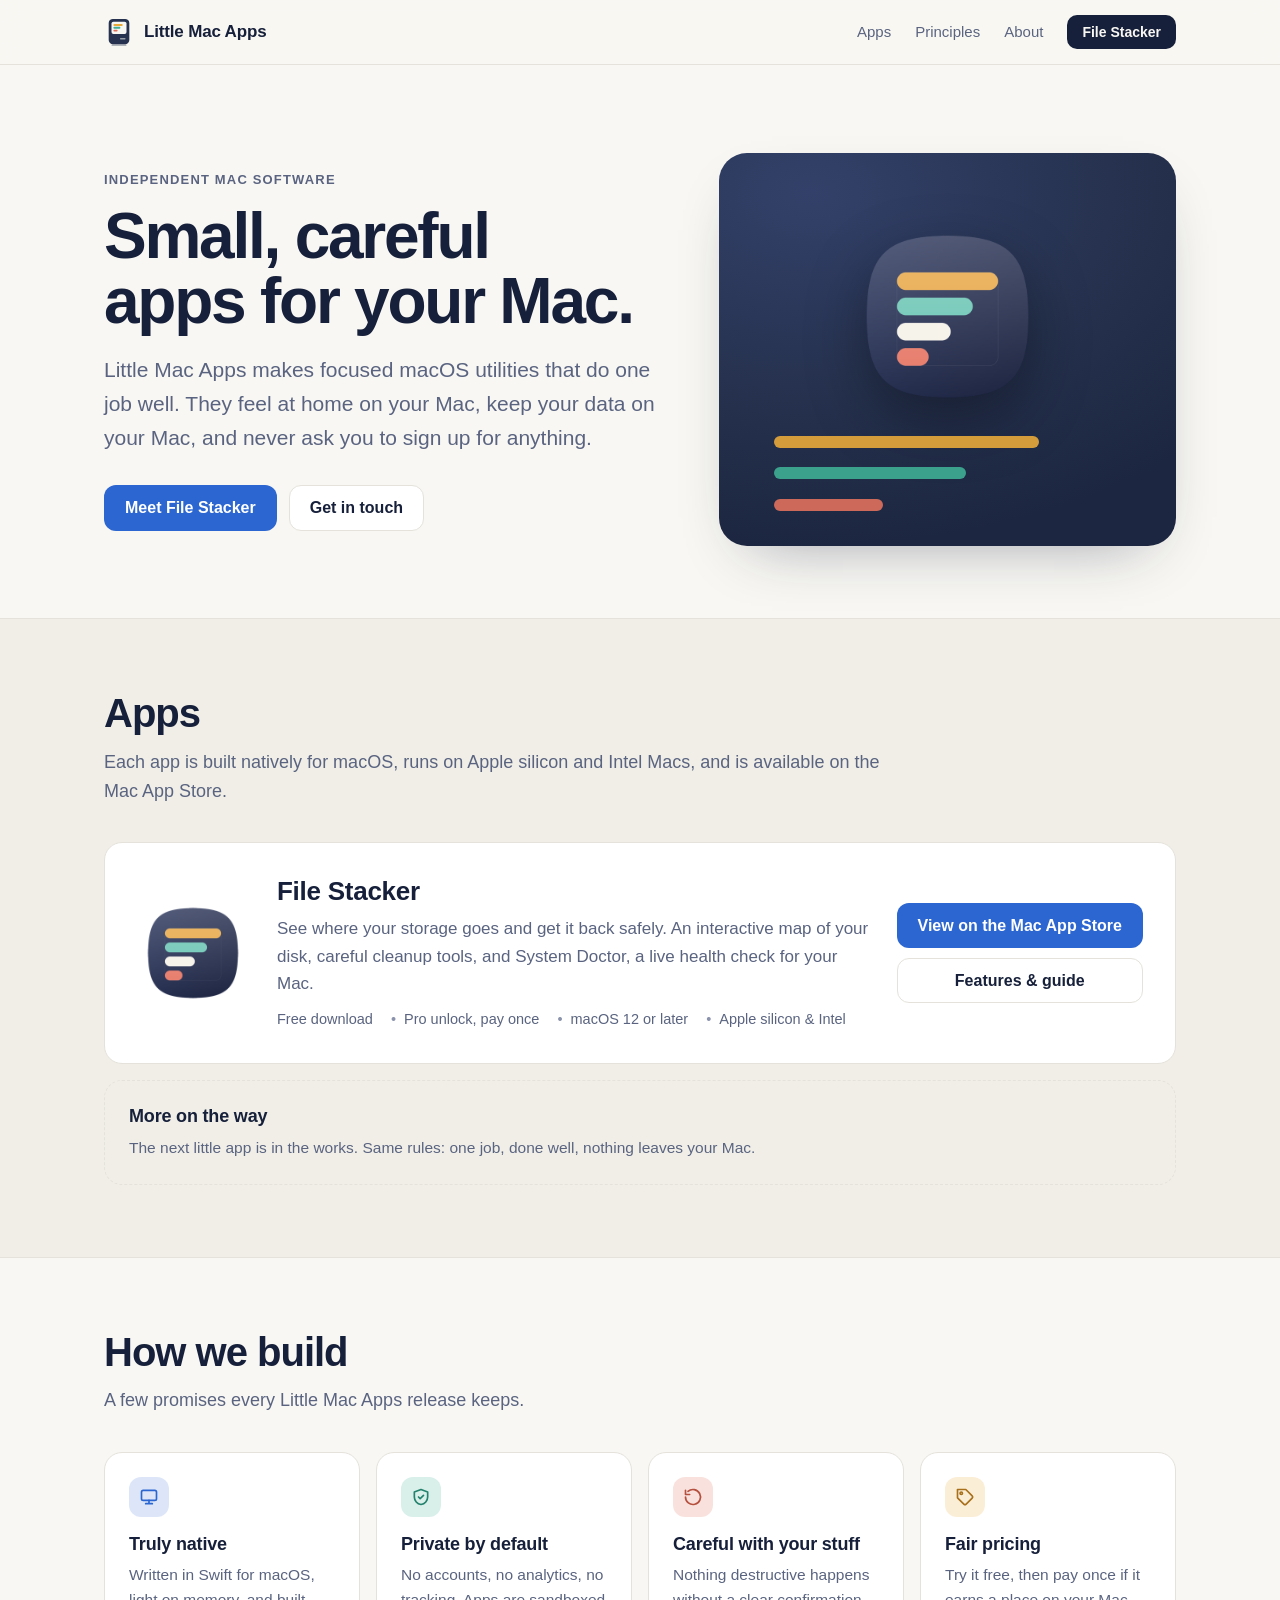
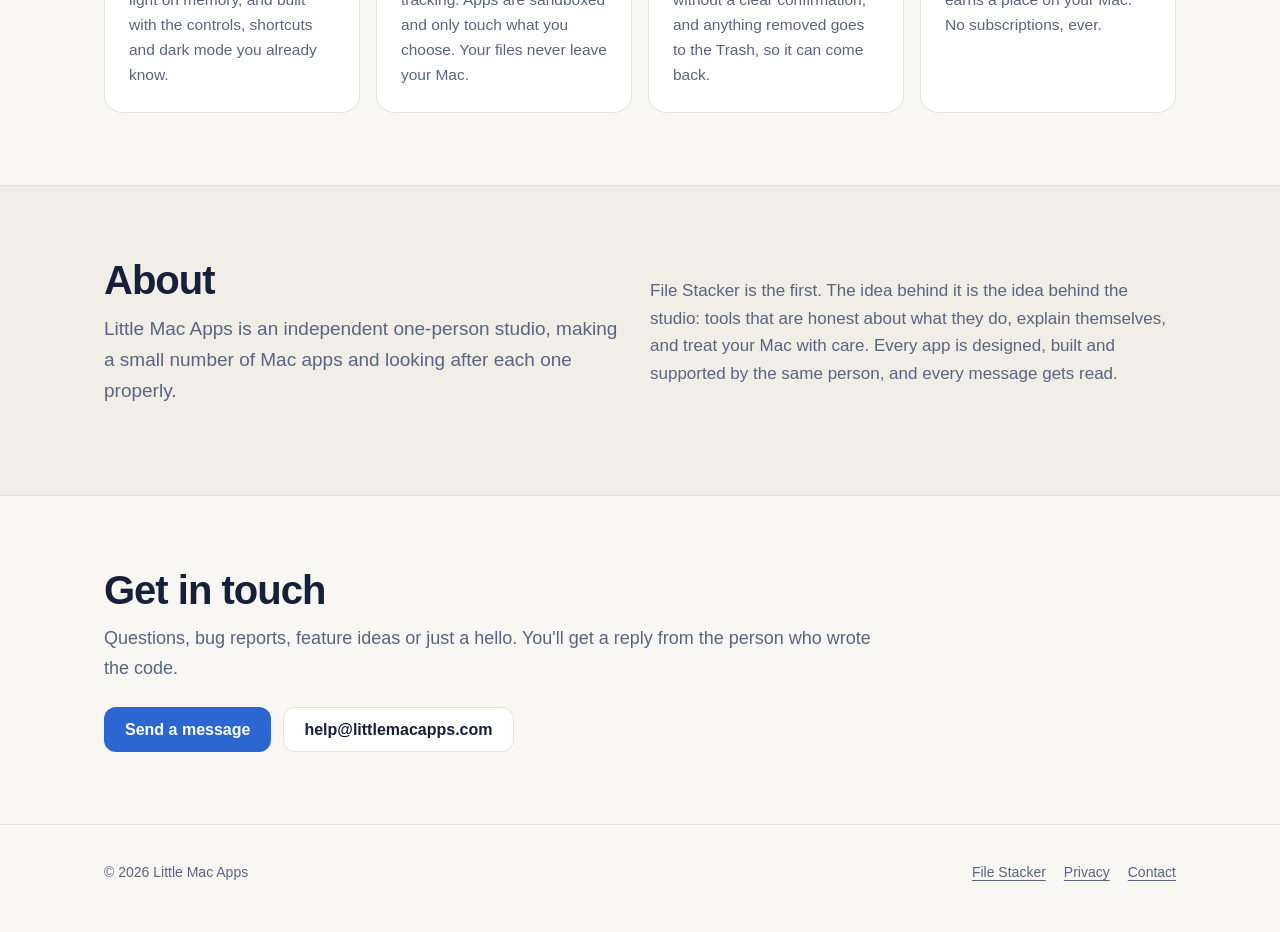
==== index.html @ 44e08834 "Little Mac Apps website" ====
<!doctype html>
<html lang="en">
<head>
<meta charset="utf-8">
<meta name="viewport" content="width=device-width, initial-scale=1">
<title>Little Mac Apps — small, careful apps for your Mac</title>
<meta name="description" content="Little Mac Apps makes focused macOS utilities that do one job well, respect your privacy and never need an account. Meet File Stacker, the storage analyzer for Mac.">
<link rel="canonical" href="https://littlemacapps.com/">
<meta property="og:type" content="website">
<meta property="og:url" content="https://littlemacapps.com/">
<meta property="og:title" content="Little Mac Apps">
<meta property="og:description" content="Small, careful apps for your Mac. No accounts, no tracking, no subscriptions.">
<meta property="og:image" content="https://littlemacapps.com/assets/filestacker-512.png">
<link rel="icon" href="assets/logo.svg" type="image/svg+xml">
<link rel="apple-touch-icon" href="assets/filestacker-256.png">
<link rel="stylesheet" href="assets/style.css">
</head>
<body>
<a class="skip" href="#main">Skip to content</a>
<header class="site-header"><div class="wrap">
  <a class="brand" href="./"><img src="assets/logo.svg" alt="">Little Mac Apps</a>
  <nav class="nav" aria-label="Main">
    <a href="#apps">Apps</a>
    <a class="hide-sm" href="#principles">Principles</a>
    <a class="hide-sm" href="#about">About</a>
    <a class="btn btn-dark btn-sm" href="filestacker/">File Stacker</a>
  </nav>
</div></header>

<main id="main">
  <div class="wrap">
    <div class="hero">
      <div>
        <p class="eyebrow">Independent Mac software</p>
        <h1>Small, careful apps for your Mac.</h1>
        <p class="lead">Little Mac Apps makes focused macOS utilities that do one job well. They feel at home on your Mac, keep your data on your Mac, and never ask you to sign up for anything.</p>
        <div class="cta">
          <a class="btn btn-primary" href="filestacker/">Meet File Stacker</a>
          <a class="btn btn-ghost" href="#contact">Get in touch</a>
        </div>
      </div>
      <div class="stage" role="img" aria-label="The File Stacker app icon">
        <img class="icon" src="assets/filestacker-512.png" alt="">
        <span class="bar b1"></span><span class="bar b2"></span><span class="bar b3"></span>
      </div>
    </div>
  </div>

  <section id="apps" class="band">
    <div class="wrap">
      <div class="head">
        <h2>Apps</h2>
        <p>Each app is built natively for macOS, runs on Apple silicon and Intel Macs, and is available on the Mac App Store.</p>
      </div>
      <div class="card app-card">
        <img src="assets/filestacker-256.png" alt="File Stacker app icon" width="112" height="112">
        <div>
          <h3 style="font-size:26px">File Stacker</h3>
          <p style="font-size:17px">See where your storage goes and get it back safely. An interactive map of your disk, careful cleanup tools, and System Doctor, a live health check for your Mac.</p>
          <ul class="facts">
            <li>Free download</li><li>Pro unlock, pay once</li><li>macOS 12 or later</li><li>Apple silicon &amp; Intel</li>
          </ul>
        </div>
        <div class="actions">
          <a class="btn btn-primary" href="https://apps.apple.com/app/id6816327919">View on the Mac App Store</a>
          <a class="btn btn-ghost" href="filestacker/">Features &amp; guide</a>
        </div>
      </div>
      <div class="card soon" style="margin-top:16px">
        <h3>More on the way</h3>
        <p>The next little app is in the works. Same rules: one job, done well, nothing leaves your Mac.</p>
      </div>
    </div>
  </section>

  <section id="principles">
    <div class="wrap">
      <div class="head">
        <h2>How we build</h2>
        <p>A few promises every Little Mac Apps release keeps.</p>
      </div>
      <div class="grid">
        <div class="card">
          <div class="chip c-blue" aria-hidden="true"><svg viewBox="0 0 24 24" fill="none" stroke="currentColor" stroke-width="2" stroke-linecap="round" stroke-linejoin="round"><rect x="3" y="4" width="18" height="12" rx="2"/><path d="M8 20h8M12 16v4"/></svg></div>
          <h3>Truly native</h3>
          <p>Written in Swift for macOS, light on memory, and built with the controls, shortcuts and dark mode you already know.</p>
        </div>
        <div class="card">
          <div class="chip c-mint" aria-hidden="true"><svg viewBox="0 0 24 24" fill="none" stroke="currentColor" stroke-width="2" stroke-linecap="round" stroke-linejoin="round"><path d="M12 3l8 3v6c0 4.5-3.4 8.3-8 9-4.6-.7-8-4.5-8-9V6l8-3z"/><path d="M9 12l2 2 4-4"/></svg></div>
          <h3>Private by default</h3>
          <p>No accounts, no analytics, no tracking. Apps are sandboxed and only touch what you choose. Your files never leave your Mac.</p>
        </div>
        <div class="card">
          <div class="chip c-coral" aria-hidden="true"><svg viewBox="0 0 24 24" fill="none" stroke="currentColor" stroke-width="2" stroke-linecap="round" stroke-linejoin="round"><path d="M3 12a9 9 0 1 0 3-6.7"/><path d="M3 4v5h5"/></svg></div>
          <h3>Careful with your stuff</h3>
          <p>Nothing destructive happens without a clear confirmation, and anything removed goes to the Trash, so it can come back.</p>
        </div>
        <div class="card">
          <div class="chip c-amber" aria-hidden="true"><svg viewBox="0 0 24 24" fill="none" stroke="currentColor" stroke-width="2" stroke-linecap="round" stroke-linejoin="round"><path d="M20.6 13.4l-7.2 7.2a2 2 0 0 1-2.8 0L3 13V3h10l7.6 7.6a2 2 0 0 1 0 2.8z"/><circle cx="7.5" cy="7.5" r="1.5"/></svg></div>
          <h3>Fair pricing</h3>
          <p>Try it free, then pay once if it earns a place on your Mac. No subscriptions, ever.</p>
        </div>
      </div>
    </div>
  </section>

  <section id="about" class="band">
    <div class="wrap grid-2" style="align-items:center">
      <div>
        <h2>About</h2>
        <p class="lead" style="font-size:19px">Little Mac Apps is an independent one-person studio, making a small number of Mac apps and looking after each one properly.</p>
      </div>
      <div>
        <p class="muted">File Stacker is the first. The idea behind it is the idea behind the studio: tools that are honest about what they do, explain themselves, and treat your Mac with care. Every app is designed, built and supported by the same person, and every message gets read.</p>
      </div>
    </div>
  </section>

  <section id="contact">
    <div class="wrap">
      <div class="head" style="margin-bottom:24px">
        <h2>Get in touch</h2>
        <p>Questions, bug reports, feature ideas or just a hello. You'll get a reply from the person who wrote the code.</p>
      </div>
      <div class="cta" style="margin-top:0">
        <a class="btn btn-primary" href="contact/">Send a message</a>
        <a class="btn btn-ghost" href="mailto:help@littlemacapps.com">help@littlemacapps.com</a>
      </div>
    </div>
  </section>
</main>

<footer class="site-footer"><div class="wrap">
  <span>© 2026 Little Mac Apps</span>
  <nav aria-label="Footer">
    <a href="filestacker/">File Stacker</a>
    <a href="filestacker/privacy.html">Privacy</a>
    <a href="contact/">Contact</a>
  </nav>
</div></footer>
</body>
</html>
---- assets/style.css ----
/* Little Mac Apps — one stylesheet for the whole site. Palette from the File Stacker icon. */
:root {
  color-scheme: light dark;
  --ink: #17203a; --muted: #5a6480; --faint: #8a93ab;
  --paper: #f8f7f3; --card: #ffffff; --line: #e4e2da; --soft: #f0eee7;
  --navy: #26324f; --amber: #e9a93a; --mint: #3fae95; --coral: #e0705c; --lilac: #9c8fc2;
  --accent: #2c66d0; --accent-ink: #ffffff; --good: #2b8a66;
  --radius: 18px; --shadow: 0 24px 60px -32px rgba(23, 32, 58, 0.45);
}
@media (prefers-color-scheme: dark) {
  :root:not([data-theme="light"]) {
    --ink: #edf0f7; --muted: #a8b0c6; --faint: #7d86a0;
    --paper: #10141f; --card: #171d2c; --line: #2a3247; --soft: #1c2335;
    --accent: #7ea8f5; --accent-ink: #0c1322; --good: #6fd1ad;
    --shadow: 0 24px 60px -30px rgba(0, 0, 0, 0.8);
  }
}
* { box-sizing: border-box; }
html { scroll-behavior: smooth; scroll-padding-top: 84px; -webkit-text-size-adjust: 100%; }
body { margin: 0; background: var(--paper); color: var(--ink); font: 17px/1.62 -apple-system, BlinkMacSystemFont, "SF Pro Text", "Segoe UI", Inter, sans-serif; -webkit-font-smoothing: antialiased; }
a { color: var(--accent); text-underline-offset: 3px; }
a:focus-visible, button:focus-visible, summary:focus-visible { outline: 3px solid var(--accent); outline-offset: 3px; border-radius: 6px; }
img { max-width: 100%; height: auto; }
.wrap { width: 100%; max-width: 1120px; margin: 0 auto; padding: 0 24px; }
.skip { position: absolute; left: -999px; top: 8px; background: var(--card); padding: 8px 12px; border-radius: 8px; }
.skip:focus { left: 8px; z-index: 50; }
kbd { font: 600 13px/1 ui-monospace, SFMono-Regular, Menlo, monospace; background: var(--soft); border: 1px solid var(--line); border-bottom-width: 2px; border-radius: 6px; padding: 2px 6px; white-space: nowrap; }
.ui { font-weight: 600; }
code { font: 14px ui-monospace, SFMono-Regular, Menlo, monospace; overflow-wrap: anywhere; word-break: break-all; }

/* Header */
.site-header { position: sticky; top: 0; z-index: 20; background: color-mix(in srgb, var(--paper) 86%, transparent); -webkit-backdrop-filter: saturate(1.6) blur(14px); backdrop-filter: saturate(1.6) blur(14px); border-bottom: 1px solid var(--line); }
.site-header .wrap { display: flex; align-items: center; justify-content: space-between; gap: 16px; height: 64px; }
.brand { display: inline-flex; align-items: center; gap: 10px; color: var(--ink); text-decoration: none; font-weight: 700; letter-spacing: -0.01em; white-space: nowrap; }
.brand img { width: 30px; height: 30px; }
.nav { display: flex; align-items: center; gap: 24px; font-size: 15px; }
.nav a { color: var(--muted); text-decoration: none; }
.nav a:hover, .nav a[aria-current="page"] { color: var(--ink); }
.nav a.btn-primary { color: var(--accent-ink); } .nav a.btn-dark { color: var(--paper); } /* buttons keep their own ink */
@media (max-width: 760px) { .nav .hide-sm { display: none; } .nav { gap: 14px; } }

/* Buttons */
.btn { display: inline-flex; align-items: center; justify-content: center; gap: 8px; padding: 12px 20px; border-radius: 12px; font-weight: 600; font-size: 16px; line-height: 1.2; text-decoration: none; border: 1px solid transparent; transition: transform .12s ease, filter .12s ease; }
.btn:hover { filter: brightness(1.07); transform: translateY(-1px); }
.btn-primary { background: var(--accent); color: var(--accent-ink); }
.btn-dark { background: var(--ink); color: var(--paper); }
.btn-ghost { background: var(--card); color: var(--ink); border-color: var(--line); }
.btn-sm { padding: 8px 14px; font-size: 14px; border-radius: 10px; }
.btn svg { width: 18px; height: 18px; flex: none; }
.note { display: block; color: var(--faint); font-size: 14px; margin-top: 10px; }

/* Type */
.eyebrow { margin: 0 0 14px; color: var(--muted); font-size: 13px; font-weight: 700; letter-spacing: .09em; text-transform: uppercase; }
h1 { margin: 0 0 18px; font-size: clamp(38px, 6vw, 64px); line-height: 1.03; letter-spacing: -0.035em; text-wrap: balance; }
h2 { margin: 0 0 12px; font-size: clamp(28px, 3.6vw, 40px); line-height: 1.12; letter-spacing: -0.025em; text-wrap: balance; }
h3 { margin: 0 0 6px; font-size: 18px; line-height: 1.3; letter-spacing: -0.01em; }
p { margin: 0 0 16px; }
.lead { font-size: clamp(18px, 2vw, 21px); color: var(--muted); max-width: 36em; }
.muted { color: var(--muted); }

/* Sections */
section { padding: 72px 0; }
.band { background: var(--soft); border-top: 1px solid var(--line); border-bottom: 1px solid var(--line); }
.head { max-width: 46em; margin-bottom: 36px; }
.head p { color: var(--muted); font-size: 18px; }
.grid { display: grid; gap: 16px; grid-template-columns: repeat(auto-fill, minmax(250px, 1fr)); }
.grid-2 { display: grid; gap: 20px; grid-template-columns: repeat(2, minmax(0, 1fr)); }
@media (max-width: 760px) { .grid-2 { grid-template-columns: 1fr; } section { padding: 56px 0; } }
.card { background: var(--card); border: 1px solid var(--line); border-radius: var(--radius); padding: 24px; }
.card p { color: var(--muted); font-size: 15.5px; margin: 0; }
.chip { width: 40px; height: 40px; border-radius: 12px; display: grid; place-items: center; margin-bottom: 16px; }
.chip svg { width: 20px; height: 20px; }
.c-amber { background: color-mix(in srgb, var(--amber) 20%, transparent); color: #a8701a; }
.c-mint { background: color-mix(in srgb, var(--mint) 20%, transparent); color: #23826c; }
.c-coral { background: color-mix(in srgb, var(--coral) 20%, transparent); color: #b5503e; }
.c-blue { background: color-mix(in srgb, var(--accent) 16%, transparent); color: var(--accent); }
.c-lilac { background: color-mix(in srgb, var(--lilac) 22%, transparent); color: #6b5ca0; }
@media (prefers-color-scheme: dark) { :root:not([data-theme="light"]) .c-amber { color: var(--amber); } :root:not([data-theme="light"]) .c-mint { color: var(--mint); } :root:not([data-theme="light"]) .c-coral { color: var(--coral); } :root:not([data-theme="light"]) .c-lilac { color: var(--lilac); } }
.tag { display: inline-block; vertical-align: 2px; margin-left: 6px; padding: 1px 7px; border-radius: 99px; font-size: 11px; font-weight: 700; letter-spacing: .04em; background: var(--accent); color: var(--accent-ink); }
.tag.free { background: var(--good); }

/* Home hero */
.hero { display: grid; grid-template-columns: 1.1fr 0.9fr; align-items: center; gap: 56px; padding: 88px 0 72px; }
@media (max-width: 900px) { .hero { grid-template-columns: 1fr; padding: 48px 0; gap: 36px; } }
.cta { display: flex; flex-wrap: wrap; gap: 12px; margin-top: 30px; }
.stage { position: relative; aspect-ratio: 1 / 0.86; border-radius: 28px; background: radial-gradient(120% 90% at 20% 10%, #33416a 0%, var(--navy) 55%, #1c2640 100%); box-shadow: var(--shadow); overflow: hidden; }
.stage .icon { position: absolute; width: 44%; left: 28%; top: 16%; filter: drop-shadow(0 22px 30px rgba(0,0,0,.35)); }
.stage .bar { position: absolute; height: 12px; border-radius: 99px; left: 12%; }
.stage .b1 { background: var(--amber); width: 58%; bottom: 25%; opacity: .9; }
.stage .b2 { background: var(--mint); width: 42%; bottom: 17%; opacity: .9; }
.stage .b3 { background: var(--coral); width: 24%; bottom: 9%; opacity: .9; }

/* App card (home) */
.app-card { display: grid; grid-template-columns: auto 1fr auto; gap: 28px; align-items: center; padding: 32px; }
.app-card img { width: 112px; height: 112px; }
.app-card .actions { display: flex; flex-direction: column; gap: 10px; align-items: stretch; }
@media (max-width: 760px) { .app-card { grid-template-columns: 1fr; text-align: left; } .app-card .actions { flex-direction: row; flex-wrap: wrap; } }
.soon { border-style: dashed; background: transparent; }
.facts { display: flex; flex-wrap: wrap; gap: 8px 18px; margin: 10px 0 0; padding: 0; list-style: none; color: var(--muted); font-size: 14.5px; }
.facts li::before { content: "•"; margin-right: 8px; color: var(--faint); }
.facts li:first-child::before { content: none; }

/* Product hero */
.p-hero { display: grid; grid-template-columns: 1fr 1fr; gap: 56px; align-items: center; padding: 72px 0 56px; }
@media (max-width: 900px) { .p-hero { grid-template-columns: 1fr; padding: 40px 0; gap: 32px; } }
.p-hero .title { display: flex; align-items: center; gap: 16px; margin-bottom: 18px; }
.p-hero .title img { width: 72px; height: 72px; }
.p-hero .title h1 { margin: 0; font-size: clamp(36px, 5vw, 54px); }

/* Illustrations (drawn, not screenshots) */
.window { background: var(--navy); border-radius: 20px; padding: 12px; box-shadow: var(--shadow); }
.window .dots { display: flex; gap: 6px; padding: 2px 4px 12px; }
.window .dots i { width: 11px; height: 11px; border-radius: 50%; background: rgba(255,255,255,.22); }
.treemap { display: grid; grid-template-columns: 3fr 2fr 1.3fr; grid-template-rows: 1.6fr 1fr .8fr; gap: 6px; aspect-ratio: 4 / 3; }
.treemap div { border-radius: 8px; padding: 10px; color: #17203a; font: 600 12px/1.25 -apple-system, sans-serif; display: flex; flex-direction: column; justify-content: flex-end; }
.treemap small { font-weight: 500; opacity: .75; }
.t1 { grid-row: 1 / 3; background: var(--amber); } .t2 { grid-column: 2 / 4; background: var(--mint); } .t3 { background: #efe6d2; }
.t4 { background: var(--coral); } .t5 { background: #8fa3d6; } .t6 { grid-column: 2 / 4; background: #c9b8e8; }

.vitals { display: grid; grid-template-columns: 1fr 1fr; gap: 12px; }
.vital { background: var(--card); border: 1px solid var(--line); border-radius: 14px; padding: 16px; }
.vital .k { font-size: 12px; font-weight: 700; letter-spacing: .06em; text-transform: uppercase; color: var(--muted); }
.vital .v { font-size: 28px; font-weight: 700; letter-spacing: -.02em; font-variant-numeric: tabular-nums; }
.vital .s { font-size: 13px; color: var(--muted); }
.meter { display: flex; height: 6px; margin-top: 10px; border-radius: 99px; overflow: hidden; background: var(--line); }
.meter i { display: block; height: 100%; }
.verdict { grid-column: 1 / -1; display: flex; gap: 12px; align-items: flex-start; background: color-mix(in srgb, var(--good) 11%, var(--card)); border-color: color-mix(in srgb, var(--good) 35%, var(--line)); }
.verdict svg { width: 22px; height: 22px; color: var(--good); flex: none; margin-top: 2px; }

.split { display: grid; grid-template-columns: 1fr 1.15fr; gap: 48px; align-items: center; }
@media (max-width: 900px) { .split { grid-template-columns: 1fr; } }
.checks { list-style: none; padding: 0; margin: 18px 0 0; }
.checks li { position: relative; padding-left: 28px; margin-bottom: 10px; }
.checks li::before { content: ""; position: absolute; left: 2px; top: .45em; width: 14px; height: 8px; border-left: 2.5px solid var(--good); border-bottom: 2.5px solid var(--good); transform: rotate(-45deg); }

/* Pricing */
.plans { display: grid; grid-template-columns: 1fr 1fr; gap: 20px; max-width: 900px; }
@media (max-width: 760px) { .plans { grid-template-columns: 1fr; } }
.plan { display: flex; flex-direction: column; padding: 30px; }
.plan.pro { border: 2px solid var(--accent); }
.price { font-size: 46px; font-weight: 750; letter-spacing: -.03em; line-height: 1.1; margin: 8px 0 2px; }
.price small { font-size: 16px; font-weight: 500; color: var(--muted); letter-spacing: 0; }
.plan .checks { flex: 1; margin-bottom: 24px; }
.table { overflow-x: auto; max-width: 900px; margin-top: 28px; border: 1px solid var(--line); border-radius: var(--radius); background: var(--card); }
table { width: 100%; border-collapse: collapse; font-size: 15px; }
th, td { padding: 12px 16px; text-align: left; border-bottom: 1px solid var(--line); }
tr:last-child td { border-bottom: 0; }
th { font-size: 13px; color: var(--muted); text-transform: uppercase; letter-spacing: .05em; }
th + th, td + td { text-align: center; width: 92px; }
td.y { color: var(--good); font-weight: 700; } td.n { color: var(--faint); }

/* Guide */
.guide { display: grid; grid-template-columns: 240px 1fr; gap: 48px; align-items: start; }
.guide > *, .split > *, .grid-2 > * { min-width: 0; } /* long words must not widen grid columns on phones */
@media (max-width: 900px) { .guide { grid-template-columns: 1fr; } .toc { position: static !important; } }
.toc { position: sticky; top: 88px; font-size: 14.5px; }
.toc p { font-weight: 700; margin-bottom: 8px; }
.toc ol { margin: 0; padding-left: 20px; color: var(--muted); }
.toc li { margin-bottom: 6px; }
.toc a { color: var(--muted); text-decoration: none; }
.toc a:hover { color: var(--ink); }
.howto { display: grid; gap: 14px; }
.howto article { background: var(--card); border: 1px solid var(--line); border-radius: var(--radius); padding: 24px 26px; }
.howto h3 { font-size: 20px; margin-bottom: 4px; }
.howto .why { color: var(--muted); margin-bottom: 12px; }
.howto ol { margin: 0; padding-left: 22px; }
.howto li { margin-bottom: 8px; }
.howto .tip { margin: 14px 0 0; padding: 12px 14px; border-radius: 12px; background: var(--soft); font-size: 15px; color: var(--muted); }
.howto .tip b { color: var(--ink); }

/* Shortcuts */
.keys { display: grid; grid-template-columns: repeat(auto-fill, minmax(260px, 1fr)); gap: 10px 24px; max-width: 900px; }
.keys div { display: flex; justify-content: space-between; gap: 12px; padding: 10px 0; border-bottom: 1px solid var(--line); }

/* FAQ */
details { background: var(--card); border: 1px solid var(--line); border-radius: 14px; padding: 16px 20px; margin-bottom: 10px; max-width: 900px; }
summary { cursor: pointer; font-weight: 600; }
details p { color: var(--muted); margin: 10px 0 0; }

/* Plain pages */
.page { max-width: 780px; padding: 56px 24px 64px; }
.page h1 { font-size: clamp(34px, 5vw, 48px); }
.page h2 { font-size: 22px; margin-top: 36px; }
.page li { margin-bottom: 8px; }
.page table { margin: 12px 0 8px; font-size: 14.5px; }
.page th + th, .page td + td { text-align: left; width: auto; }
.meta { color: var(--faint); font-size: 14px; }

/* Footer */
.site-footer { border-top: 1px solid var(--line); padding: 36px 0 48px; color: var(--muted); font-size: 14px; }
.site-footer .wrap { display: flex; flex-wrap: wrap; justify-content: space-between; gap: 16px; }
.site-footer a { color: var(--muted); }
.site-footer nav { display: flex; flex-wrap: wrap; gap: 18px; }

.nav .btn { white-space: nowrap; }

/* Contact form */
.form { margin-top: 28px; display: grid; gap: 20px; max-width: 640px; }
.field { display: grid; gap: 6px; }
.field label { font-weight: 600; font-size: 15px; }
.field .req { color: var(--faint); font-weight: 500; font-size: 13px; margin-left: 6px; }
.field .hint { color: var(--faint); font-size: 14px; }
.field input, .field select, .field textarea { width: 100%; font: inherit; font-size: 16px; color: var(--ink); background: var(--card); border: 1px solid var(--line); border-radius: 12px; padding: 12px 14px; }
.field textarea { resize: vertical; min-height: 160px; line-height: 1.5; }
.field input:focus-visible, .field select:focus-visible, .field textarea:focus-visible { outline: 3px solid var(--accent); outline-offset: 1px; border-color: transparent; }
.form .btn { justify-self: start; cursor: pointer; }
.form .btn[disabled] { opacity: .6; cursor: progress; transform: none; }
.form-error { margin: 0; color: var(--coral); font-weight: 600; }
.form-done { margin-top: 28px; max-width: 640px; }
.form-done h3 { font-size: 20px; margin-bottom: 8px; }
.hp { position: absolute; left: -9999px; width: 1px; height: 1px; overflow: hidden; }
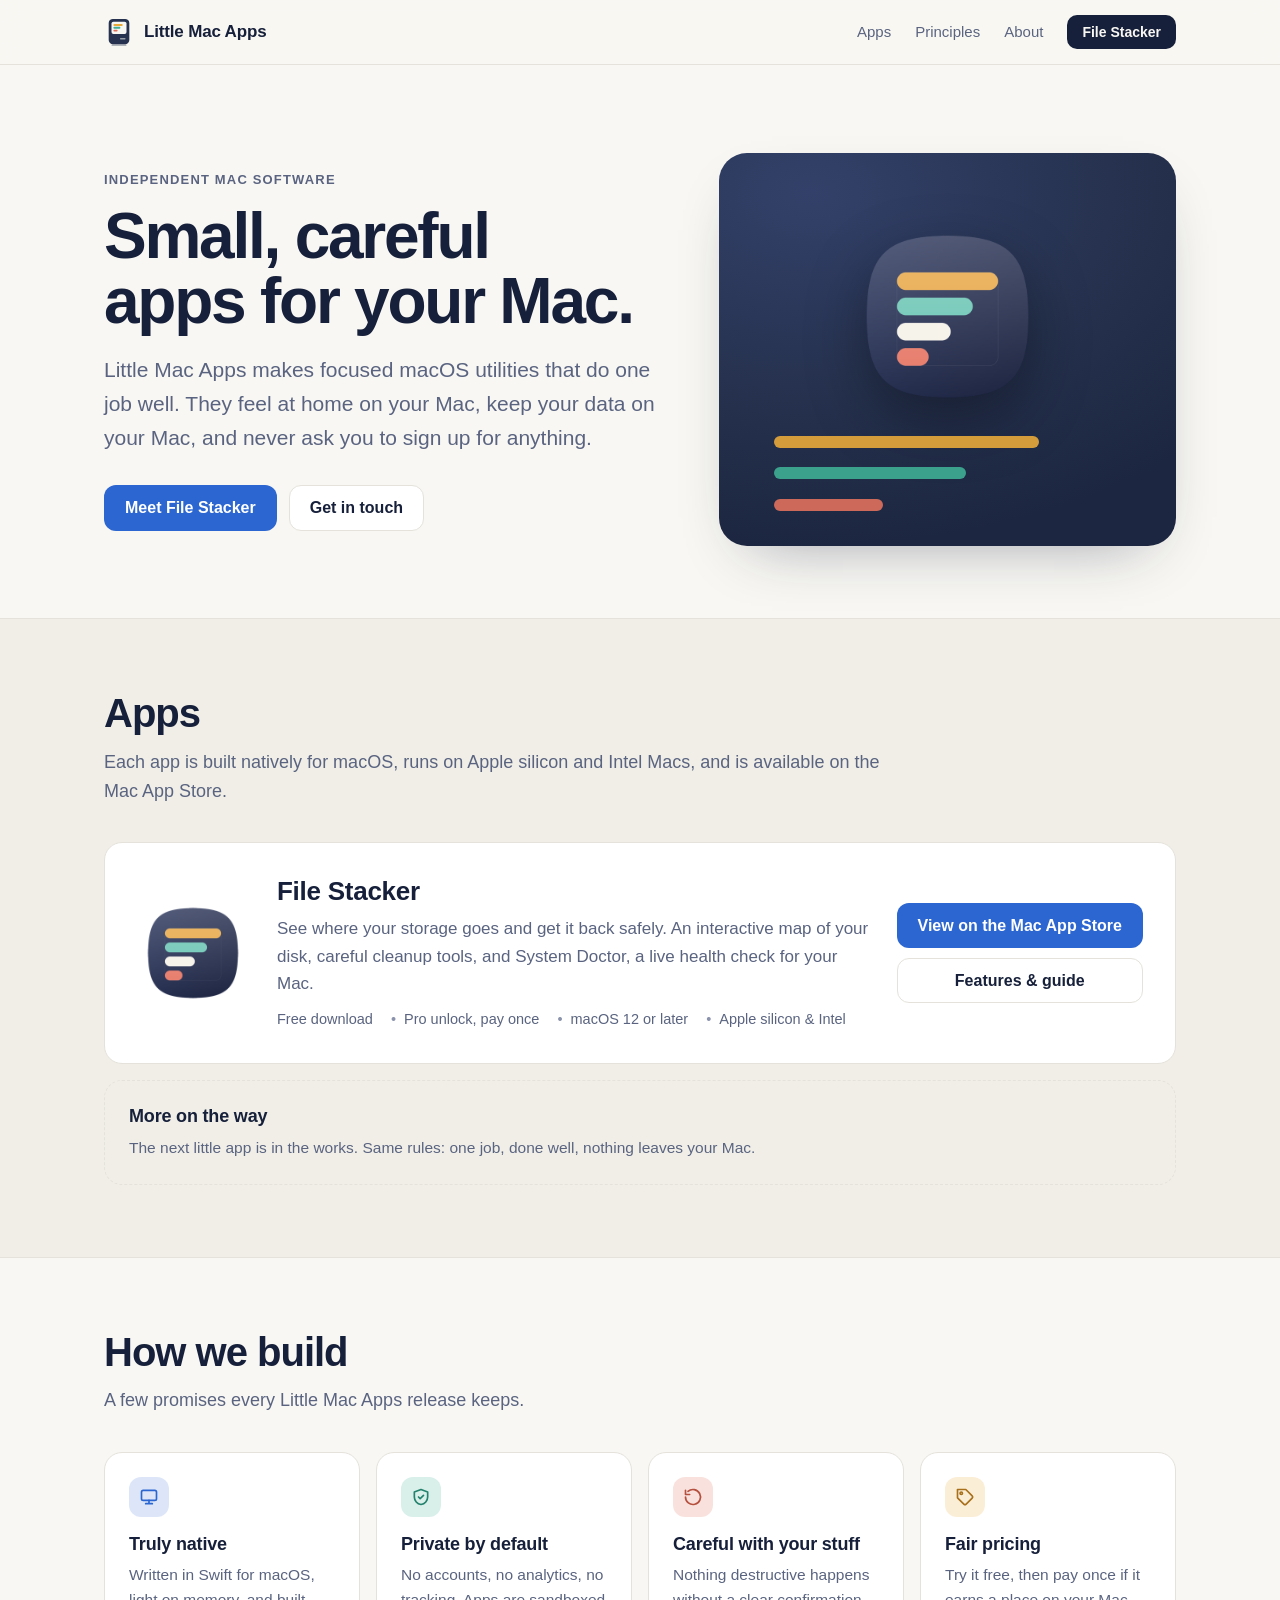
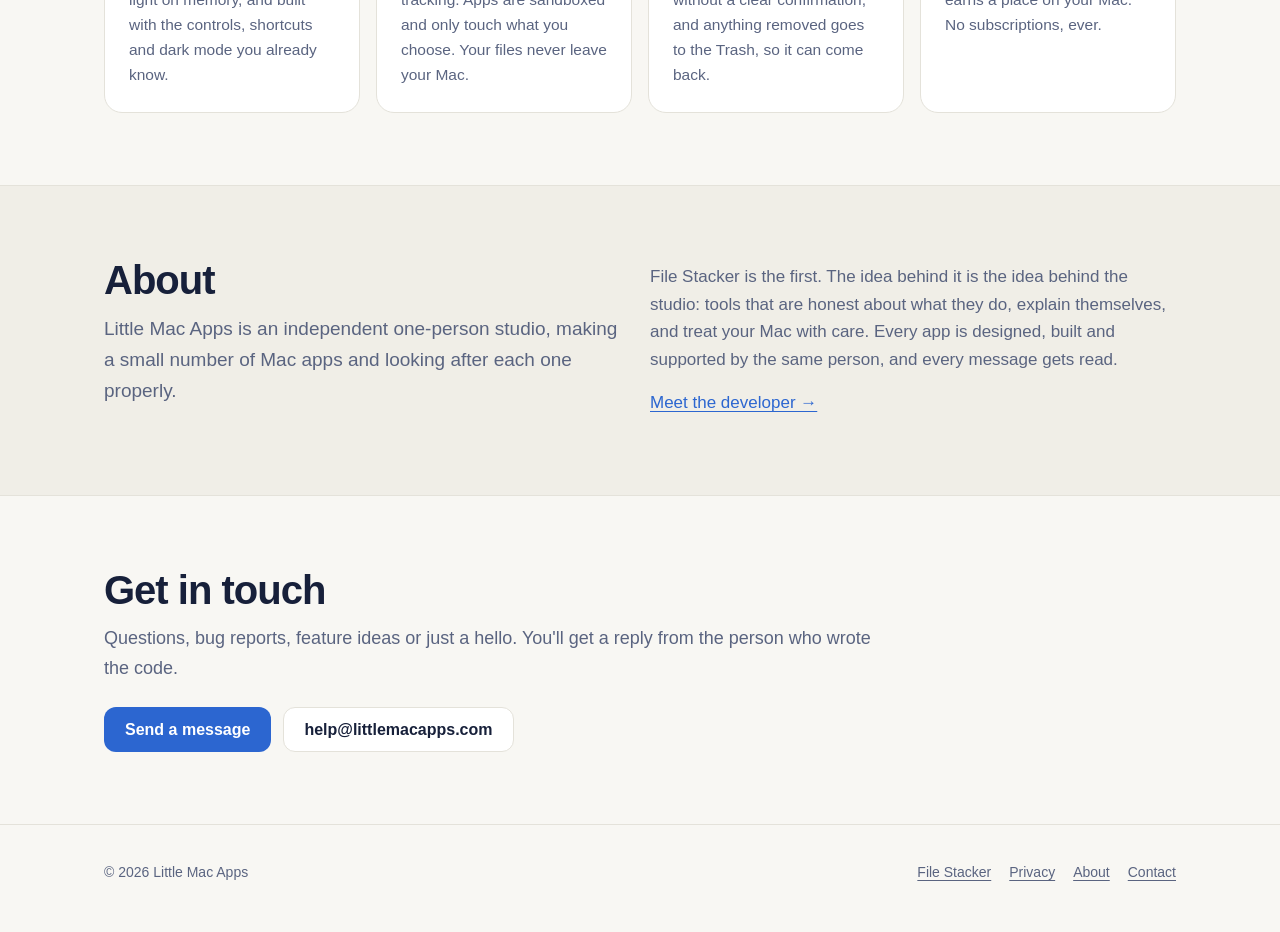
==== commit da470a9e: "Add About page" ====
--- a/index.html
+++ b/index.html
@@ -13,7 +13,7 @@
 <meta property="og:image" content="https://littlemacapps.com/assets/filestacker-512.png">
 <link rel="icon" href="assets/logo.svg" type="image/svg+xml">
 <link rel="apple-touch-icon" href="assets/filestacker-256.png">
-<link rel="stylesheet" href="assets/style.css">
+<link rel="stylesheet" href="assets/style.css?v=3">
 </head>
 <body>
 <a class="skip" href="#main">Skip to content</a>
@@ -22,7 +22,7 @@
   <nav class="nav" aria-label="Main">
     <a href="#apps">Apps</a>
     <a class="hide-sm" href="#principles">Principles</a>
-    <a class="hide-sm" href="#about">About</a>
+    <a class="hide-sm" href="about/">About</a>
     <a class="btn btn-dark btn-sm" href="filestacker/">File Stacker</a>
   </nav>
 </div></header>
@@ -112,6 +112,7 @@
       </div>
       <div>
         <p class="muted">File Stacker is the first. The idea behind it is the idea behind the studio: tools that are honest about what they do, explain themselves, and treat your Mac with care. Every app is designed, built and supported by the same person, and every message gets read.</p>
+        <p style="margin:14px 0 0"><a href="about/">Meet the developer →</a></p>
       </div>
     </div>
   </section>
@@ -135,6 +136,7 @@
   <nav aria-label="Footer">
     <a href="filestacker/">File Stacker</a>
     <a href="filestacker/privacy.html">Privacy</a>
+    <a href="about/">About</a>
     <a href="contact/">Contact</a>
   </nav>
 </div></footer>
--- a/assets/style.css
+++ b/assets/style.css
@@ -209,3 +209,14 @@
 .form-done { margin-top: 28px; max-width: 640px; }
 .form-done h3 { font-size: 20px; margin-bottom: 8px; }
 .hp { position: absolute; left: -9999px; width: 1px; height: 1px; overflow: hidden; }
+
+/* Make the hidden attribute win over display rules */
+[hidden] { display: none !important; }
+
+/* About page */
+.about { display: grid; grid-template-columns: 220px 1fr; gap: 40px; align-items: center; max-width: 900px; }
+.page:has(.about) { max-width: 980px; }
+.about-photo { width: 220px; height: 220px; border-radius: 50%; object-fit: cover; border: 1px solid var(--line); box-shadow: var(--shadow); }
+.about h1 { margin-top: 0; }
+.about .muted { margin-top: 0; }
+@media (max-width: 680px) { .about { grid-template-columns: 1fr; gap: 24px; } .about-photo { width: 160px; height: 160px; } }
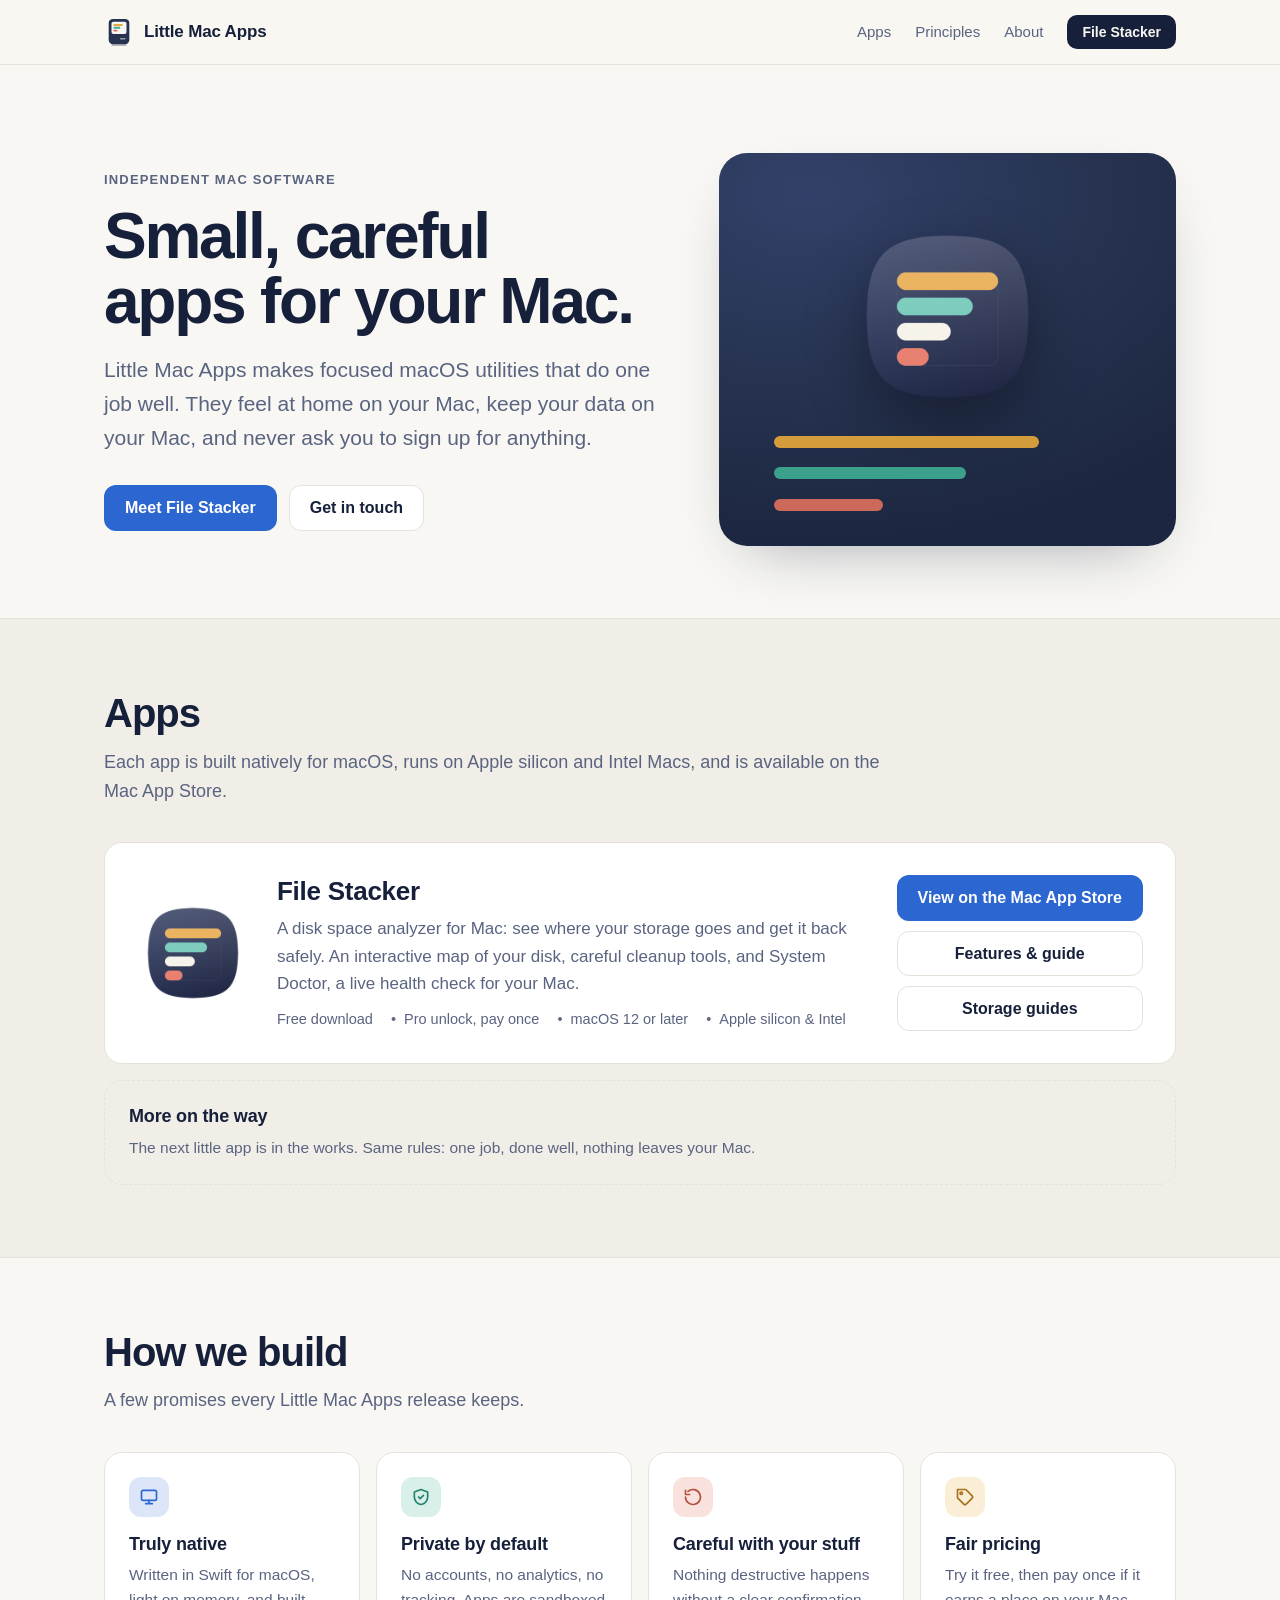
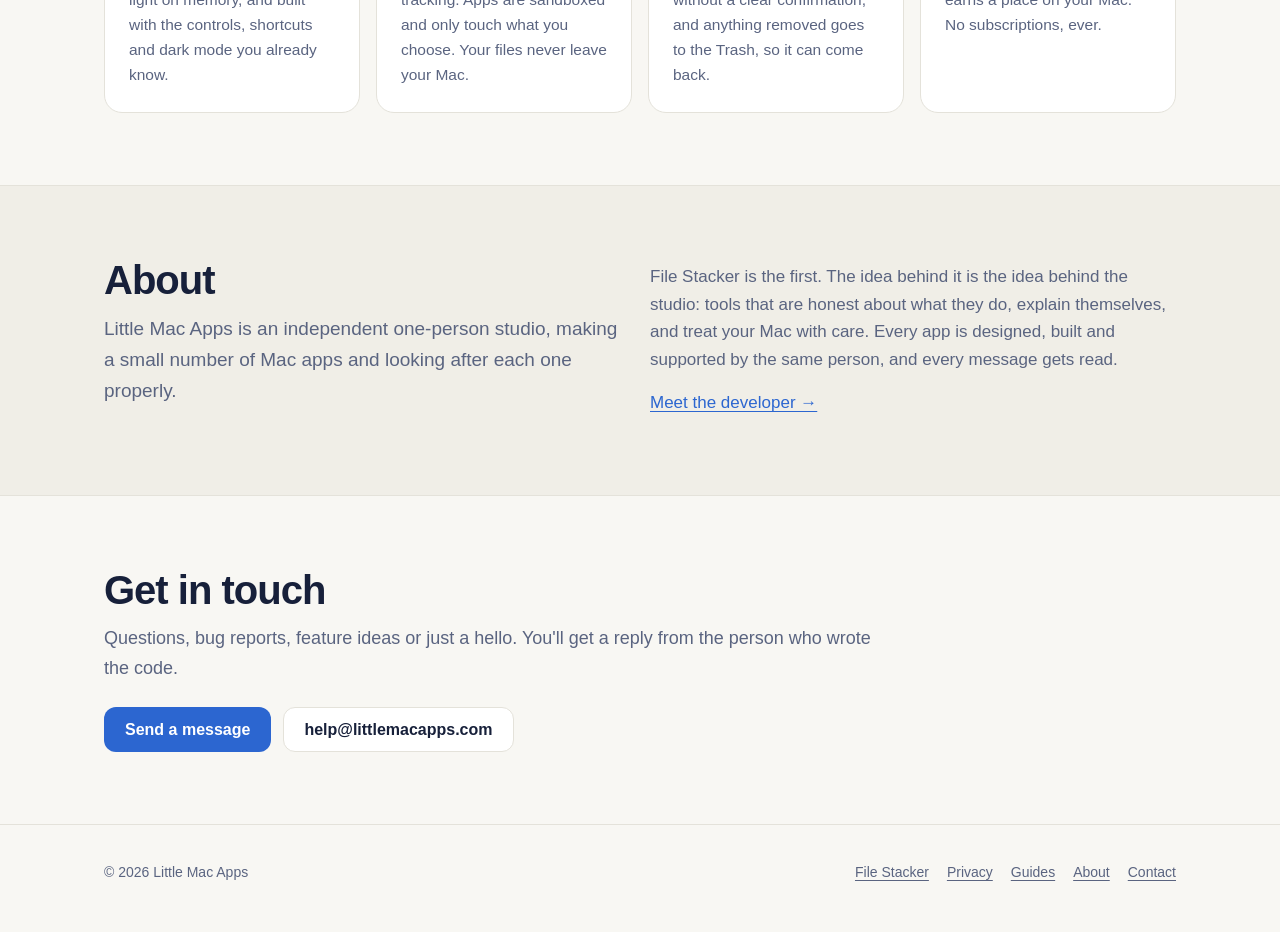
==== commit c41b82bc: "Improve SEO: titles, guides, sitemap, robots, structured data - New homepage and File Stacker titles" ====
--- a/index.html
+++ b/index.html
@@ -3,17 +3,40 @@
 <head>
 <meta charset="utf-8">
 <meta name="viewport" content="width=device-width, initial-scale=1">
-<title>Little Mac Apps — small, careful apps for your Mac</title>
-<meta name="description" content="Little Mac Apps makes focused macOS utilities that do one job well, respect your privacy and never need an account. Meet File Stacker, the storage analyzer for Mac.">
+<title>Little Mac Apps — Private, Native macOS Utilities</title>
+<meta name="description" content="Little Mac Apps makes private, native macOS utilities that do one job well and never need an account. Meet File Stacker, a disk space analyzer for Mac.">
 <link rel="canonical" href="https://littlemacapps.com/">
 <meta property="og:type" content="website">
 <meta property="og:url" content="https://littlemacapps.com/">
-<meta property="og:title" content="Little Mac Apps">
-<meta property="og:description" content="Small, careful apps for your Mac. No accounts, no tracking, no subscriptions.">
+<meta property="og:title" content="Little Mac Apps — Private, Native macOS Utilities">
+<meta property="og:description" content="Private, native macOS utilities. No accounts, no tracking, no subscriptions.">
+<meta property="og:site_name" content="Little Mac Apps">
 <meta property="og:image" content="https://littlemacapps.com/assets/filestacker-512.png">
 <link rel="icon" href="assets/logo.svg" type="image/svg+xml">
 <link rel="apple-touch-icon" href="assets/filestacker-256.png">
-<link rel="stylesheet" href="assets/style.css?v=3">
+<link rel="stylesheet" href="assets/style.css?v=5">
+<script type="application/ld+json">
+{
+  "@context": "https://schema.org",
+  "@graph": [
+    {
+      "@type": "Organization",
+      "@id": "https://littlemacapps.com/#organization",
+      "name": "Little Mac Apps",
+      "url": "https://littlemacapps.com/",
+      "logo": "https://littlemacapps.com/assets/logo.svg",
+      "email": "help@littlemacapps.com"
+    },
+    {
+      "@type": "WebSite",
+      "@id": "https://littlemacapps.com/#website",
+      "name": "Little Mac Apps",
+      "url": "https://littlemacapps.com/",
+      "publisher": { "@id": "https://littlemacapps.com/#organization" }
+    }
+  ]
+}
+</script>
 </head>
 <body>
 <a class="skip" href="#main">Skip to content</a>
@@ -53,10 +76,10 @@
         <p>Each app is built natively for macOS, runs on Apple silicon and Intel Macs, and is available on the Mac App Store.</p>
       </div>
       <div class="card app-card">
-        <img src="assets/filestacker-256.png" alt="File Stacker app icon" width="112" height="112">
+        <img src="assets/filestacker-256.png" alt="File Stacker app icon" width="112" height="112" loading="lazy" decoding="async">
         <div>
           <h3 style="font-size:26px">File Stacker</h3>
-          <p style="font-size:17px">See where your storage goes and get it back safely. An interactive map of your disk, careful cleanup tools, and System Doctor, a live health check for your Mac.</p>
+          <p style="font-size:17px">A disk space analyzer for Mac: see where your storage goes and get it back safely. An interactive map of your disk, careful cleanup tools, and System Doctor, a live health check for your Mac.</p>
           <ul class="facts">
             <li>Free download</li><li>Pro unlock, pay once</li><li>macOS 12 or later</li><li>Apple silicon &amp; Intel</li>
           </ul>
@@ -64,6 +87,7 @@
         <div class="actions">
           <a class="btn btn-primary" href="https://apps.apple.com/app/id6816327919">View on the Mac App Store</a>
           <a class="btn btn-ghost" href="filestacker/">Features &amp; guide</a>
+          <a class="btn btn-ghost" href="guides/">Storage guides</a>
         </div>
       </div>
       <div class="card soon" style="margin-top:16px">
@@ -136,6 +160,7 @@
   <nav aria-label="Footer">
     <a href="filestacker/">File Stacker</a>
     <a href="filestacker/privacy.html">Privacy</a>
+    <a href="guides/">Guides</a>
     <a href="about/">About</a>
     <a href="contact/">Contact</a>
   </nav>
--- a/assets/style.css
+++ b/assets/style.css
@@ -1,7 +1,7 @@
 /* Little Mac Apps — one stylesheet for the whole site. Palette from the File Stacker icon. */
 :root {
   color-scheme: light dark;
-  --ink: #17203a; --muted: #5a6480; --faint: #8a93ab;
+  --ink: #17203a; --muted: #5a6480; --faint: #626a83;
   --paper: #f8f7f3; --card: #ffffff; --line: #e4e2da; --soft: #f0eee7;
   --navy: #26324f; --amber: #e9a93a; --mint: #3fae95; --coral: #e0705c; --lilac: #9c8fc2;
   --accent: #2c66d0; --accent-ink: #ffffff; --good: #2b8a66;
@@ -9,7 +9,7 @@
 }
 @media (prefers-color-scheme: dark) {
   :root:not([data-theme="light"]) {
-    --ink: #edf0f7; --muted: #a8b0c6; --faint: #7d86a0;
+    --ink: #edf0f7; --muted: #a8b0c6; --faint: #8a93ad;
     --paper: #10141f; --card: #171d2c; --line: #2a3247; --soft: #1c2335;
     --accent: #7ea8f5; --accent-ink: #0c1322; --good: #6fd1ad;
     --shadow: 0 24px 60px -30px rgba(0, 0, 0, 0.8);
@@ -77,7 +77,8 @@
 .c-lilac { background: color-mix(in srgb, var(--lilac) 22%, transparent); color: #6b5ca0; }
 @media (prefers-color-scheme: dark) { :root:not([data-theme="light"]) .c-amber { color: var(--amber); } :root:not([data-theme="light"]) .c-mint { color: var(--mint); } :root:not([data-theme="light"]) .c-coral { color: var(--coral); } :root:not([data-theme="light"]) .c-lilac { color: var(--lilac); } }
 .tag { display: inline-block; vertical-align: 2px; margin-left: 6px; padding: 1px 7px; border-radius: 99px; font-size: 11px; font-weight: 700; letter-spacing: .04em; background: var(--accent); color: var(--accent-ink); }
-.tag.free { background: var(--good); }
+.tag.free { background: #237256; }
+@media (prefers-color-scheme: dark) { :root:not([data-theme="light"]) .tag.free { background: var(--good); } }
 
 /* Home hero */
 .hero { display: grid; grid-template-columns: 1.1fr 0.9fr; align-items: center; gap: 56px; padding: 88px 0 72px; }
@@ -105,7 +106,8 @@
 @media (max-width: 900px) { .p-hero { grid-template-columns: 1fr; padding: 40px 0; gap: 32px; } }
 .p-hero .title { display: flex; align-items: center; gap: 16px; margin-bottom: 18px; }
 .p-hero .title img { width: 72px; height: 72px; }
-.p-hero .title h1 { margin: 0; font-size: clamp(36px, 5vw, 54px); }
+.p-hero .title .app-name { margin: 0; font-size: clamp(26px, 3vw, 32px); font-weight: 750; letter-spacing: -0.02em; line-height: 1.1; }
+.p-hero h1 { font-size: clamp(36px, 5vw, 54px); }
 
 /* Illustrations (drawn, not screenshots) */
 .window { background: var(--navy); border-radius: 20px; padding: 12px; box-shadow: var(--shadow); }
@@ -113,7 +115,7 @@
 .window .dots i { width: 11px; height: 11px; border-radius: 50%; background: rgba(255,255,255,.22); }
 .treemap { display: grid; grid-template-columns: 3fr 2fr 1.3fr; grid-template-rows: 1.6fr 1fr .8fr; gap: 6px; aspect-ratio: 4 / 3; }
 .treemap div { border-radius: 8px; padding: 10px; color: #17203a; font: 600 12px/1.25 -apple-system, sans-serif; display: flex; flex-direction: column; justify-content: flex-end; }
-.treemap small { font-weight: 500; opacity: .75; }
+.treemap small { font-weight: 500; }
 .t1 { grid-row: 1 / 3; background: var(--amber); } .t2 { grid-column: 2 / 4; background: var(--mint); } .t3 { background: #efe6d2; }
 .t4 { background: var(--coral); } .t5 { background: #8fa3d6; } .t6 { grid-column: 2 / 4; background: #c9b8e8; }
 
@@ -220,3 +222,41 @@
 .about h1 { margin-top: 0; }
 .about .muted { margin-top: 0; }
 @media (max-width: 680px) { .about { grid-template-columns: 1fr; gap: 24px; } .about-photo { width: 160px; height: 160px; } }
+
+/* Keep menu items on one line on small screens */
+.nav a { white-space: nowrap; }
+.brand { flex-shrink: 0; }
+@media (max-width: 400px) { .nav a:not(.btn) { display: none; } }
+
+/* Links from the quick guide to the in-depth guides */
+.more-guides { font-size: 16px !important; }
+.howto .more { margin: 12px 0 0; font-size: 15px; font-weight: 600; }
+
+/* Article pages (guides) */
+.crumbs { font-size: 14px; color: var(--faint); margin-bottom: 20px; }
+.crumbs ol { list-style: none; margin: 0; padding: 0; display: flex; flex-wrap: wrap; gap: 6px; }
+.crumbs li + li::before { content: "/"; margin-right: 6px; color: var(--faint); }
+.crumbs a { color: var(--muted); }
+.article h2 { font-size: 26px; margin-top: 48px; }
+.article h3 { font-size: 19px; margin-top: 28px; }
+.article ol, .article ul { padding-left: 22px; }
+.article .answer { background: var(--card); border: 1px solid var(--line); border-radius: var(--radius); padding: 20px 22px; margin: 8px 0 8px; }
+.article .answer p:last-child { margin-bottom: 0; }
+.callout { margin: 18px 0; padding: 14px 16px; border-radius: 12px; background: var(--soft); border: 1px solid var(--line); font-size: 15.5px; color: var(--muted); }
+.callout b { color: var(--ink); }
+.callout p:last-child { margin-bottom: 0; }
+.article table { font-size: 15px; }
+.article td, .article th { vertical-align: top; }
+.sources { font-size: 15px; color: var(--muted); }
+.sources li { margin-bottom: 6px; }
+.related { display: grid; gap: 12px; grid-template-columns: repeat(auto-fill, minmax(220px, 1fr)); margin-top: 16px; }
+.related a { display: block; padding: 16px 18px; border: 1px solid var(--line); border-radius: 14px; background: var(--card); text-decoration: none; color: var(--ink); font-weight: 600; }
+.related a span { display: block; margin-top: 4px; font-weight: 400; font-size: 14.5px; color: var(--muted); }
+.guide-list { display: grid; gap: 16px; margin-top: 28px; }
+.guide-list .card h2 { font-size: 22px; margin: 0 0 6px; }
+.guide-list .card h2 a { color: var(--ink); text-decoration: none; }
+.guide-list .card h2 a:hover { color: var(--accent); }
+.article .crumbs ol { padding-left: 0; }
+.article .table { margin: 16px 0 20px; }
+.article td code { word-break: normal; overflow-wrap: anywhere; }
+.illus-caption { text-align: center; margin-top: 10px; }
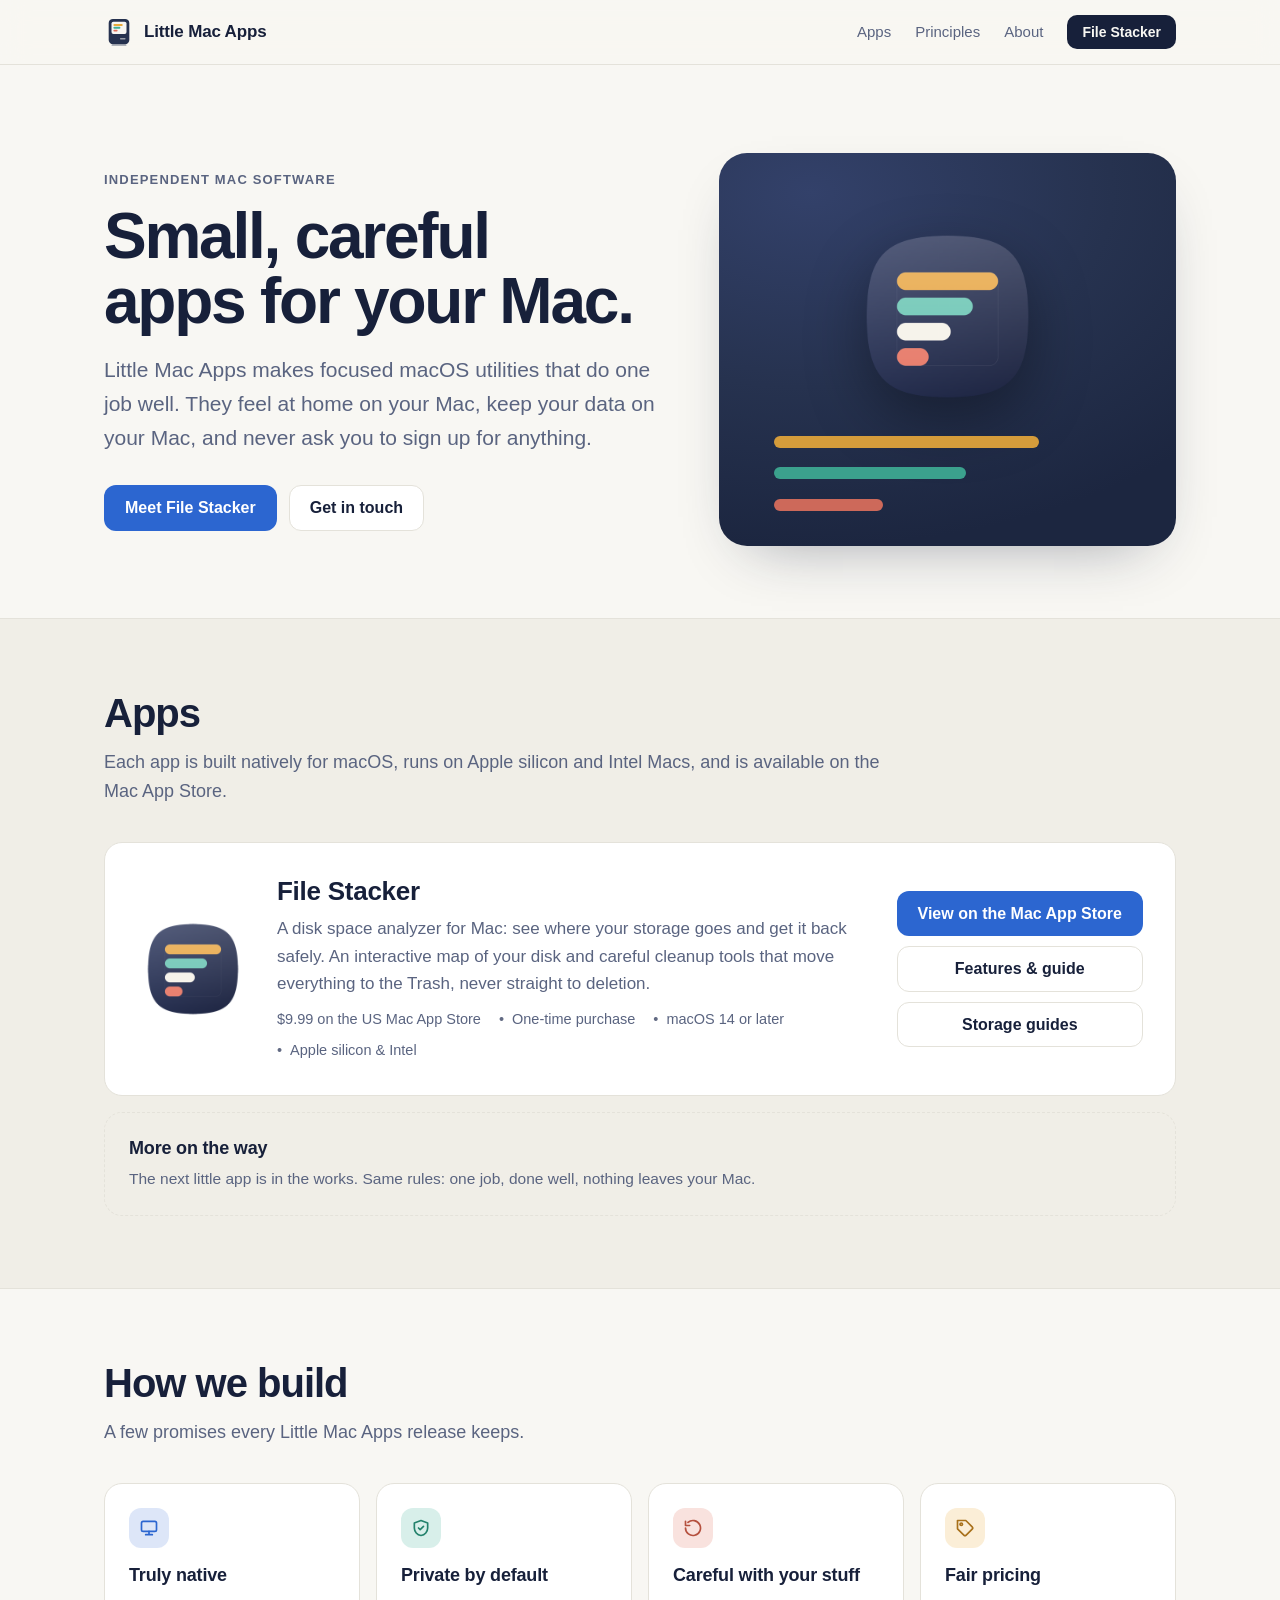
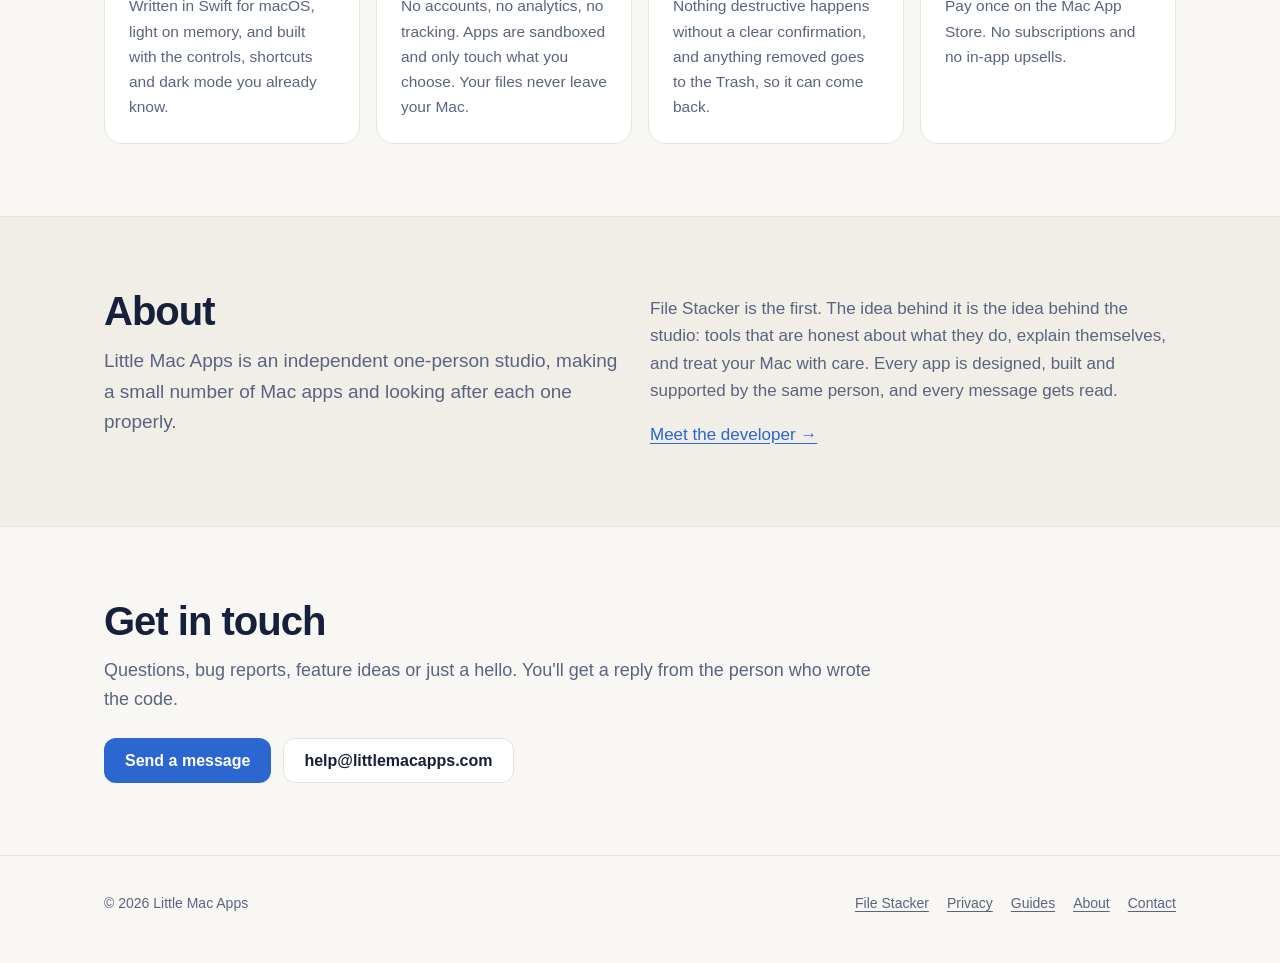
==== commit aec32a7f: "Match File Stacker claims to the current App Store release The App Store sells File Stacker for $9.9" ====
--- a/index.html
+++ b/index.html
@@ -14,7 +14,7 @@
 <meta property="og:image" content="https://littlemacapps.com/assets/filestacker-512.png">
 <link rel="icon" href="assets/logo.svg" type="image/svg+xml">
 <link rel="apple-touch-icon" href="assets/filestacker-256.png">
-<link rel="stylesheet" href="assets/style.css?v=5">
+<link rel="stylesheet" href="assets/style.css?v=6">
 <script type="application/ld+json">
 {
   "@context": "https://schema.org",
@@ -79,9 +79,9 @@
         <img src="assets/filestacker-256.png" alt="File Stacker app icon" width="112" height="112" loading="lazy" decoding="async">
         <div>
           <h3 style="font-size:26px">File Stacker</h3>
-          <p style="font-size:17px">A disk space analyzer for Mac: see where your storage goes and get it back safely. An interactive map of your disk, careful cleanup tools, and System Doctor, a live health check for your Mac.</p>
+          <p style="font-size:17px">A disk space analyzer for Mac: see where your storage goes and get it back safely. An interactive map of your disk and careful cleanup tools that move everything to the Trash, never straight to deletion.</p>
           <ul class="facts">
-            <li>Free download</li><li>Pro unlock, pay once</li><li>macOS 12 or later</li><li>Apple silicon &amp; Intel</li>
+            <li>$9.99 on the US Mac App Store</li><li>One-time purchase</li><li>macOS 14 or later</li><li>Apple silicon &amp; Intel</li>
           </ul>
         </div>
         <div class="actions">
@@ -122,7 +122,7 @@
         <div class="card">
           <div class="chip c-amber" aria-hidden="true"><svg viewBox="0 0 24 24" fill="none" stroke="currentColor" stroke-width="2" stroke-linecap="round" stroke-linejoin="round"><path d="M20.6 13.4l-7.2 7.2a2 2 0 0 1-2.8 0L3 13V3h10l7.6 7.6a2 2 0 0 1 0 2.8z"/><circle cx="7.5" cy="7.5" r="1.5"/></svg></div>
           <h3>Fair pricing</h3>
-          <p>Try it free, then pay once if it earns a place on your Mac. No subscriptions, ever.</p>
+          <p>Pay once on the Mac App Store. No subscriptions and no in-app upsells.</p>
         </div>
       </div>
     </div>
--- a/assets/style.css
+++ b/assets/style.css
@@ -260,3 +260,5 @@
 .article .table { margin: 16px 0 20px; }
 .article td code { word-break: normal; overflow-wrap: anywhere; }
 .illus-caption { text-align: center; margin-top: 10px; }
+.article .table table { min-width: 560px; }
+.price small { display: inline-block; white-space: nowrap; }
